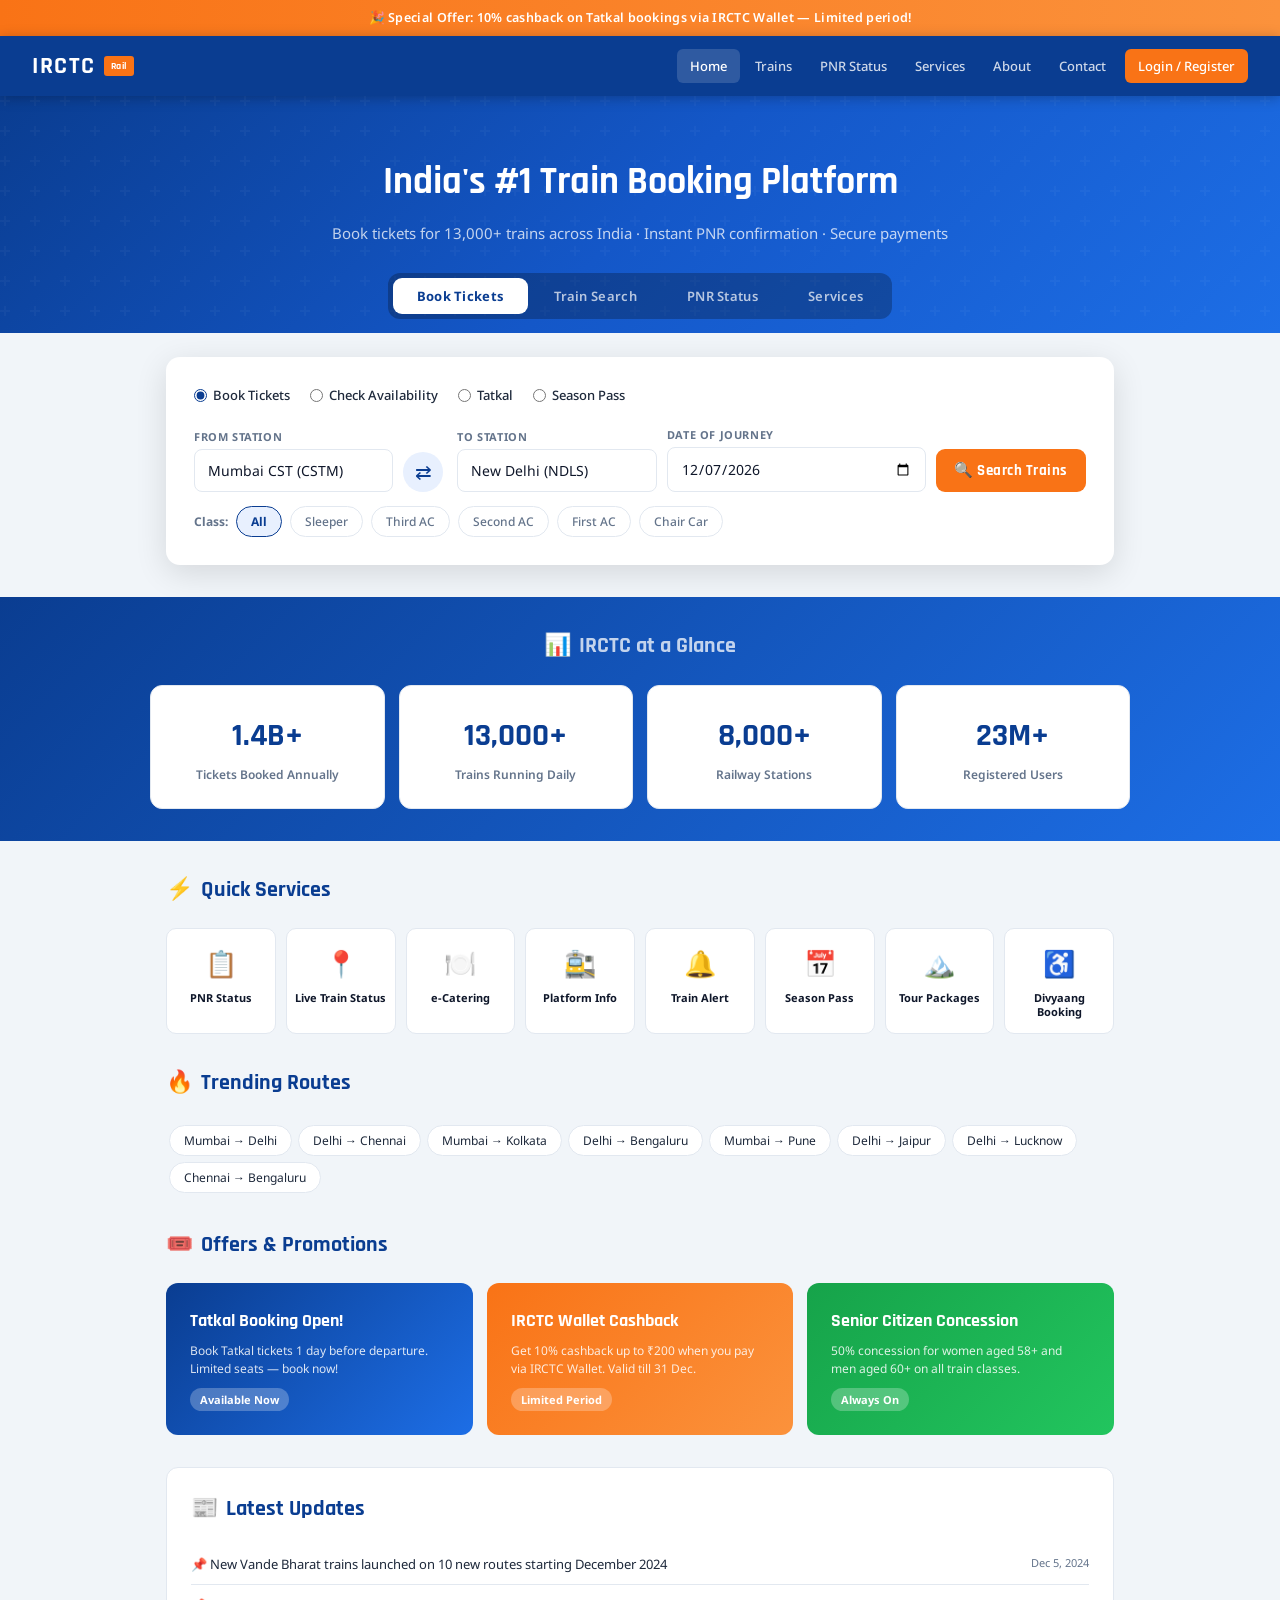
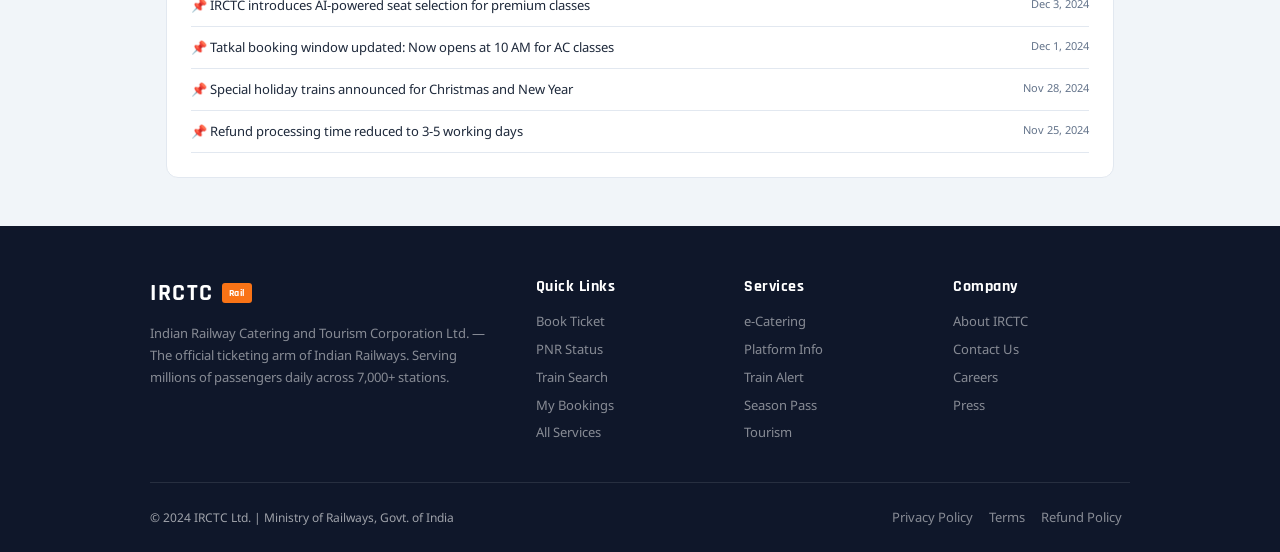
==== frontend/index.html @ be7168d4 "Add files via upload" ====
<!DOCTYPE html>
<html lang="en">
<head>
<meta charset="UTF-8">
<meta name="viewport" content="width=device-width,initial-scale=1.0">
<title>IRCTC - Book Train Tickets Online</title>
<link rel="stylesheet" href="shared.css">
<style>
.stat-card{background:#fff;border-radius:12px;border:1px solid var(--border);padding:1.5rem;text-align:center}
.stat-num{font-family:'Rajdhani',sans-serif;font-size:32px;font-weight:700;color:var(--blue)}
.stat-lbl{font-size:12px;color:var(--muted);margin-top:4px;font-weight:600}
.pcard{border-radius:12px;padding:1.5rem;position:relative;overflow:hidden;min-height:140px;cursor:pointer;transition:transform .2s}
.pcard:hover{transform:translateY(-3px)}
.pcard h4{font-family:'Rajdhani',sans-serif;font-size:18px;font-weight:700;margin-bottom:6px}
.pcard p{font-size:12px;opacity:.85;line-height:1.5}
.pcard .tag{display:inline-block;padding:3px 10px;border-radius:20px;font-size:11px;font-weight:700;margin-top:10px;background:rgba(255,255,255,.25);color:#fff}
.quick-grid{display:grid;grid-template-columns:repeat(8,1fr);gap:10px}
.qcard{background:#fff;border:1px solid var(--border);border-radius:10px;padding:14px 8px;text-align:center;cursor:pointer;transition:.2s}
.qcard:hover{border-color:var(--blue);box-shadow:0 2px 10px rgba(10,61,145,.1);transform:translateY(-2px)}
.qcard .qi{font-size:26px;margin-bottom:6px}
.qcard .qn{font-size:11px;font-weight:700;color:var(--dark);line-height:1.3}
.tpill{background:#fff;border:1px solid var(--border);border-radius:20px;padding:5px 14px;font-size:12px;cursor:pointer;transition:.15s;display:inline-block;margin:3px}
.tpill:hover{border-color:var(--blue);color:var(--blue)}
.news-item{display:flex;justify-content:space-between;align-items:flex-start;padding:10px 0;border-bottom:1px solid var(--border);gap:10px}
</style>
</head>
<body>

<div id="nav-placeholder"></div>

<div class="hero">
  <h1 class="hero-title">India's #1 Train Booking Platform</h1>
  <p class="hero-sub">Book tickets for 13,000+ trains across India · Instant PNR confirmation · Secure payments</p>
  <div class="tab-bar">
    <button class="htab active">Book Tickets</button>
    <button class="htab" onclick="window.location='trains.html'">Train Search</button>
    <button class="htab" onclick="window.location='pnr.html'">PNR Status</button>
    <button class="htab" onclick="window.location='services.html'">Services</button>
  </div>
  <div style="height:14px"></div>
</div>

<div class="section" style="margin-top:1.5rem">
  <div id="search-form-placeholder"></div>

  <div id="results-area" class="hidden">
    <div style="display:flex;justify-content:space-between;align-items:center;margin-bottom:10px;flex-wrap:wrap;gap:8px">
      <div class="sec-title" style="margin-bottom:0">🚂 <span id="results-heading">Results</span></div>
      <div style="display:flex;gap:6px;flex-wrap:wrap;align-items:center">
        <span class="cchip sel" data-type="" onclick="filterTrains('',this)">All</span>
        <span class="cchip" data-type="RAJ" onclick="filterTrains('RAJ',this)">Rajdhani</span>
        <span class="cchip" data-type="SHT" onclick="filterTrains('SHT',this)">Shatabdi</span>
        <span class="cchip" data-type="DUR" onclick="filterTrains('DUR',this)">Duronto</span>
        <span class="cchip" data-type="MAIL" onclick="filterTrains('MAIL',this)">Mail</span>
        <select onchange="sortTrains(this.value)" style="border:1.5px solid var(--border);border-radius:6px;padding:5px 8px;font-size:12px;outline:none;background:#fff">
          <option value="dep">Sort: Departure</option>
          <option value="dur">Sort: Duration</option>
          <option value="arr">Sort: Arrival</option>
        </select>
      </div>
    </div>
    <div id="train-list"></div>
  </div>
</div>

<!-- STATS STRIP -->
<div style="background:linear-gradient(135deg,#0a3d91,#1d6ee6);padding:2rem 1rem;margin-top:2rem">
  <div style="max-width:980px;margin:0 auto">
    <div class="sec-title" style="color:#fff;margin-bottom:1.25rem;justify-content:center">📊 <span style="color:rgba(255,255,255,.75)">IRCTC at a Glance</span></div>
    <div id="stats-grid" style="display:grid;grid-template-columns:repeat(4,1fr);gap:14px"></div>
  </div>
</div>

<div class="section">
  <div class="sec-title">⚡ <span>Quick Services</span></div>
  <div class="quick-grid">
    <div class="qcard" onclick="window.location='pnr.html'"><div class="qi">📋</div><div class="qn">PNR Status</div></div>
    <div class="qcard" onclick="window.location='services.html#live'"><div class="qi">📍</div><div class="qn">Live Train Status</div></div>
    <div class="qcard" onclick="window.location='services.html#catering'"><div class="qi">🍽️</div><div class="qn">e-Catering</div></div>
    <div class="qcard" onclick="window.location='services.html#platform'"><div class="qi">🚉</div><div class="qn">Platform Info</div></div>
    <div class="qcard" onclick="window.location='services.html#alert'"><div class="qi">🔔</div><div class="qn">Train Alert</div></div>
    <div class="qcard" onclick="window.location='services.html#season'"><div class="qi">📅</div><div class="qn">Season Pass</div></div>
    <div class="qcard" onclick="window.location='services.html#tourism'"><div class="qi">🏔️</div><div class="qn">Tour Packages</div></div>
    <div class="qcard" onclick="window.location='services.html#divyaang'"><div class="qi">♿</div><div class="qn">Divyaang Booking</div></div>
  </div>
</div>

<div class="section">
  <div class="sec-title">🔥 <span>Trending Routes</span></div>
  <div id="trending-routes"></div>
</div>

<div class="section">
  <div class="sec-title">🎟️ <span>Offers & Promotions</span></div>
  <div style="display:grid;grid-template-columns:1fr 1fr 1fr;gap:14px">
    <div class="pcard" style="background:linear-gradient(135deg,#0a3d91,#1d6ee6);color:#fff">
      <h4>Tatkal Booking Open!</h4>
      <p>Book Tatkal tickets 1 day before departure. Limited seats — book now!</p>
      <span class="tag">Available Now</span>
    </div>
    <div class="pcard" style="background:linear-gradient(135deg,#f97316,#fb923c);color:#fff">
      <h4>IRCTC Wallet Cashback</h4>
      <p>Get 10% cashback up to ₹200 when you pay via IRCTC Wallet. Valid till 31 Dec.</p>
      <span class="tag">Limited Period</span>
    </div>
    <div class="pcard" style="background:linear-gradient(135deg,#16a34a,#22c55e);color:#fff">
      <h4>Senior Citizen Concession</h4>
      <p>50% concession for women aged 58+ and men aged 60+ on all train classes.</p>
      <span class="tag">Always On</span>
    </div>
  </div>
</div>

<div class="section">
  <div style="background:#fff;border-radius:12px;border:1px solid var(--border);padding:1.5rem">
    <div class="sec-title" style="margin-bottom:1rem">📰 <span>Latest Updates</span></div>
    <div id="news-container"></div>
  </div>
</div>

<div id="footer-placeholder"></div>
<div id="modals-placeholder"></div>

<script src="shared.js"></script>
<script>
document.getElementById('nav-placeholder').innerHTML = navbar('home');
document.getElementById('footer-placeholder').innerHTML = footer();
document.getElementById('modals-placeholder').innerHTML = bookingModal() + loginModal();
document.getElementById('search-form-placeholder').innerHTML = searchForm();

// ---- STATS ----
var statsData = [
  ['1.4B+','Tickets Booked Annually'],
  ['13,000+','Trains Running Daily'],
  ['8,000+','Railway Stations'],
  ['23M+','Registered Users']
];
var statsGrid = document.getElementById('stats-grid');
statsData.forEach(function(s) {
  var div = document.createElement('div');
  div.className = 'stat-card';
  div.innerHTML = '<div class="stat-num">' + s[0] + '</div><div class="stat-lbl">' + s[1] + '</div>';
  statsGrid.appendChild(div);
});

// ---- TRENDING ROUTES ----
var routes = [
  ['Mumbai CST (CSTM)','New Delhi (NDLS)','Mumbai → Delhi'],
  ['New Delhi (NDLS)','Chennai Central (MAS)','Delhi → Chennai'],
  ['Mumbai CST (CSTM)','Howrah Junction (HWH)','Mumbai → Kolkata'],
  ['New Delhi (NDLS)','KSR Bengaluru City (SBC)','Delhi → Bengaluru'],
  ['Mumbai CST (CSTM)','Pune Junction (PUNE)','Mumbai → Pune'],
  ['New Delhi (NDLS)','Jaipur Junction (JP)','Delhi → Jaipur'],
  ['New Delhi (NDLS)','Lucknow Charbagh (LKO)','Delhi → Lucknow'],
  ['Chennai Central (MAS)','KSR Bengaluru City (SBC)','Chennai → Bengaluru']
];
var trendDiv = document.getElementById('trending-routes');
routes.forEach(function(r) {
  var span = document.createElement('span');
  span.className = 'tpill';
  span.textContent = r[2];
  span.onclick = function() { fillRoute(r[0], r[1]); };
  trendDiv.appendChild(span);
});

// ---- NEWS ----
var news = [
  ['New Vande Bharat trains launched on 10 new routes starting December 2024','Dec 5, 2024'],
  ['IRCTC introduces AI-powered seat selection for premium classes','Dec 3, 2024'],
  ['Tatkal booking window updated: Now opens at 10 AM for AC classes','Dec 1, 2024'],
  ['Special holiday trains announced for Christmas and New Year','Nov 28, 2024'],
  ['Refund processing time reduced to 3-5 working days','Nov 25, 2024']
];
var newsContainer = document.getElementById('news-container');
news.forEach(function(n) {
  var div = document.createElement('div');
  div.className = 'news-item';
  div.innerHTML = '<div style="font-size:13px;color:var(--text)">📌 ' + n[0] + '</div>'
    + '<span style="font-size:11px;color:var(--muted);white-space:nowrap">' + n[1] + '</span>';
  newsContainer.appendChild(div);
});

// ---- SEARCH LOGIC ----
var allTrains = TRAINS.slice(), currentSrc = '', currentDst = '', currentDt = '';

function doSearch() {
  currentSrc = document.getElementById('src').value;
  currentDst = document.getElementById('dst').value;
  currentDt = document.getElementById('jdate').value;
  allTrains = TRAINS.slice();
  var dateStr = currentDt ? new Date(currentDt + 'T00:00:00').toLocaleDateString('en-IN', {weekday:'short',day:'numeric',month:'short',year:'numeric'}) : '';
  document.getElementById('results-area').classList.remove('hidden');
  document.getElementById('results-heading').textContent = allTrains.length + ' trains — ' + currentSrc.split('(')[0].trim() + ' → ' + currentDst.split('(')[0].trim();
  renderResults(dateStr);
  document.getElementById('results-area').scrollIntoView({behavior:'smooth', block:'start'});
}

function renderResults(dateStr) {
  document.getElementById('train-list').innerHTML = allTrains.map(function(t) {
    return renderTrainCard(t, currentSrc, currentDst, dateStr);
  }).join('');
}

function filterTrains(type, el) {
  document.querySelectorAll('[data-type]').forEach(function(c) { c.classList.remove('sel'); });
  el.classList.add('sel');
  allTrains = type ? TRAINS.filter(function(t) { return t.type === type; }) : TRAINS.slice();
  var dateStr = currentDt ? new Date(currentDt + 'T00:00:00').toLocaleDateString('en-IN', {weekday:'short',day:'numeric',month:'short',year:'numeric'}) : '';
  renderResults(dateStr);
}

function sortTrains(by) {
  allTrains.sort(function(a, b) {
    var key = by === 'dep' ? 'dep' : by === 'arr' ? 'arr' : 'dur';
    return a[key].localeCompare(b[key]);
  });
  var dateStr = currentDt ? new Date(currentDt + 'T00:00:00').toLocaleDateString('en-IN', {weekday:'short',day:'numeric',month:'short',year:'numeric'}) : '';
  renderResults(dateStr);
}

function fillRoute(src, dst) {
  document.getElementById('src').value = src;
  document.getElementById('dst').value = dst;
  window.scrollTo({top: 0, behavior: 'smooth'});
}
</script>
</body>
</html>
---- frontend/shared.css ----
@import url('https://fonts.googleapis.com/css2?family=Rajdhani:wght@400;500;600;700&family=Noto+Sans:wght@300;400;500;600&display=swap');
*{box-sizing:border-box;margin:0;padding:0}
:root{
  --blue:#0a3d91;--blue2:#1d6ee6;--orange:#f97316;--orange2:#ea580c;
  --light:#e8f0fe;--dark:#0f172a;--text:#1e293b;--muted:#64748b;
  --border:#e2e8f0;--white:#fff;--green:#16a34a;--red:#dc2626;
  --yellow:#d97706;--bg:#f1f5f9;
}
body{font-family:'Noto Sans',sans-serif;background:var(--bg);color:var(--text);font-size:14px;line-height:1.6}
a{text-decoration:none;color:inherit}
.hidden{display:none!important}

/* NAVBAR */
.navbar{background:var(--blue);padding:0 2rem;display:flex;align-items:center;height:60px;position:sticky;top:0;z-index:1000;box-shadow:0 2px 12px rgba(0,0,0,.25)}
.logo{font-family:'Rajdhani',sans-serif;font-size:24px;font-weight:700;color:#fff;letter-spacing:1.5px;display:flex;align-items:center;gap:8px;cursor:pointer}
.logo-badge{background:var(--orange);color:#fff;font-size:10px;padding:2px 7px;border-radius:3px;font-weight:700;letter-spacing:.5px}
.nav-links{display:flex;gap:2px;margin-left:auto;align-items:center}
.nav-link{color:rgba(255,255,255,.8);padding:7px 13px;border-radius:6px;font-size:13px;font-weight:500;cursor:pointer;border:none;background:transparent;font-family:'Noto Sans',sans-serif;transition:all .15s}
.nav-link:hover,.nav-link.active{background:rgba(255,255,255,.15);color:#fff}
.nav-link.btn-orange{background:var(--orange);color:#fff;margin-left:4px}
.nav-link.btn-orange:hover{background:var(--orange2)}

/* PROMO */
.promo{background:linear-gradient(90deg,var(--orange),#fb923c);padding:8px;text-align:center;font-size:12.5px;font-weight:600;color:#fff;letter-spacing:.3px}

/* HERO */
.hero{background:linear-gradient(135deg,#0a3d91 0%,#1457c8 50%,#1d6ee6 100%);padding:3.5rem 2rem 0;text-align:center;position:relative;overflow:hidden}
.hero::before{content:'';position:absolute;inset:0;background:url("data:image/svg+xml,%3Csvg width='60' height='60' viewBox='0 0 60 60' xmlns='http://www.w3.org/2000/svg'%3E%3Cg fill='none' fill-rule='evenodd'%3E%3Cg fill='%23ffffff' fill-opacity='0.03'%3E%3Cpath d='M36 34v-4h-2v4h-4v2h4v4h2v-4h4v-2h-4zm0-30V0h-2v4h-4v2h4v4h2V6h4V4h-4zM6 34v-4H4v4H0v2h4v4h2v-4h4v-2H6zM6 4V0H4v4H0v2h4v4h2V6h4V4H6z'/%3E%3C/g%3E%3C/g%3E%3C/svg%3E");}
.hero-title{font-family:'Rajdhani',sans-serif;font-size:38px;font-weight:700;color:#fff;position:relative}
.hero-sub{color:rgba(255,255,255,.75);font-size:15px;margin-top:8px;position:relative}
.tab-bar{display:flex;gap:2px;justify-content:center;margin-top:1.75rem;padding:5px;background:rgba(0,0,0,.25);border-radius:12px;width:fit-content;margin-left:auto;margin-right:auto;position:relative}
.htab{padding:9px 24px;border-radius:9px;border:none;background:transparent;color:rgba(255,255,255,.7);font-size:13px;font-weight:600;cursor:pointer;transition:.15s;font-family:'Noto Sans',sans-serif;letter-spacing:.3px}
.htab.active{background:#fff;color:var(--blue);font-weight:700}

/* SEARCH CARD */
.search-card{background:#fff;border-radius:14px;padding:1.75rem;margin:1.5rem auto;max-width:960px;box-shadow:0 8px 32px rgba(0,0,0,.12)}
.trip-type{display:flex;gap:20px;margin-bottom:1.25rem;flex-wrap:wrap}
.rlabel{display:flex;align-items:center;gap:6px;cursor:pointer;font-size:13px;font-weight:500}
.rlabel input{accent-color:var(--blue)}
.srow{display:grid;grid-template-columns:1fr 44px 1fr 1.3fr 150px;gap:10px;align-items:end}
.igrp{display:flex;flex-direction:column;gap:4px}
.igrp label{font-size:11px;font-weight:700;color:var(--muted);text-transform:uppercase;letter-spacing:.6px}
.igrp input,.igrp select{border:1.5px solid var(--border);border-radius:8px;padding:11px 13px;font-size:14px;font-family:'Noto Sans',sans-serif;color:var(--dark);outline:none;transition:border-color .15s;background:#fff;width:100%}
.igrp input:focus,.igrp select:focus{border-color:var(--blue)}
.swap-btn{background:var(--light);border:none;width:40px;height:40px;border-radius:50%;cursor:pointer;display:flex;align-items:center;justify-content:center;font-size:20px;color:var(--blue);transition:all .2s}
.swap-btn:hover{background:#c7d7fc;transform:rotate(180deg)}
.sbtn{background:var(--orange);color:#fff;border:none;padding:12px;border-radius:9px;font-size:15px;font-weight:700;cursor:pointer;font-family:'Rajdhani',sans-serif;letter-spacing:.5px;transition:background .15s;width:100%}
.sbtn:hover{background:var(--orange2)}
.class-row{display:flex;gap:8px;margin-top:14px;flex-wrap:wrap;align-items:center}
.cchip{border:1.5px solid var(--border);border-radius:20px;padding:5px 14px;font-size:12px;cursor:pointer;transition:.15s;color:var(--muted);font-weight:500}
.cchip.sel{border-color:var(--blue);background:var(--light);color:var(--blue);font-weight:700}

/* SECTION */
.section{max-width:980px;margin:2rem auto;padding:0 1rem}
.sec-title{font-family:'Rajdhani',sans-serif;font-size:22px;font-weight:700;color:var(--dark);margin-bottom:1.25rem;display:flex;align-items:center;gap:8px}
.sec-title span{color:var(--blue)}

/* TRAIN CARDS */
.train-card{background:#fff;border-radius:10px;border:1px solid var(--border);margin-bottom:10px;overflow:hidden;transition:box-shadow .2s,border-color .2s}
.train-card:hover{box-shadow:0 4px 20px rgba(0,0,0,.08);border-color:#c7d7fc}
.tc-head{display:flex;align-items:center;padding:12px 16px;gap:10px;border-bottom:1px solid var(--border);background:#fafbff}
.tn{font-size:12px;font-weight:700;color:var(--blue);background:var(--light);padding:3px 9px;border-radius:4px}
.tname{font-family:'Rajdhani',sans-serif;font-size:18px;font-weight:700;color:var(--dark)}
.ttype{font-size:11px;color:var(--muted);background:#f1f5f9;padding:3px 8px;border-radius:4px;margin-left:auto}
.pantry-tag{font-size:11px;color:var(--green);background:#dcfce7;padding:3px 8px;border-radius:4px}
.tc-body{display:grid;grid-template-columns:1fr auto 1fr;align-items:center;padding:14px 20px}
.ttime{font-family:'Rajdhani',sans-serif;font-size:28px;font-weight:700;color:var(--dark)}
.tcode{font-size:13px;font-weight:700;color:var(--blue);margin-top:2px}
.tfull{font-size:11px;color:var(--muted)}
.tdur{text-align:center;padding:0 20px}
.tdur-text{font-size:13px;font-weight:600;color:var(--muted)}
.tdur-line{display:flex;align-items:center;gap:5px;margin:5px 0}
.tline{height:2px;background:var(--border);flex:1}
.tdot{width:8px;height:8px;border-radius:50%;background:var(--blue)}
.avail-grid{display:grid;grid-template-columns:repeat(4,1fr);gap:8px;padding:12px 16px;border-top:1px solid var(--border)}
.achip{border-radius:8px;padding:8px 10px;text-align:center;cursor:pointer;border:1.5px solid var(--border);transition:.2s}
.achip:hover{border-color:var(--blue);background:#f8f9ff}
.achip .acls{font-size:11px;font-weight:700;color:var(--muted)}
.achip .aseats{font-size:13px;font-weight:700;margin:2px 0}
.achip .afare{font-size:11px;color:var(--muted)}
.achip.avail .aseats{color:var(--green)}
.achip.wl .aseats{color:var(--yellow)}
.achip.na .aseats{color:#cbd5e1}
.days-row{display:flex;gap:4px;padding:0 16px 10px;flex-wrap:wrap}
.dbadge{font-size:10px;padding:2px 7px;border-radius:4px;font-weight:700}
.dbadge.runs{background:#dcfce7;color:#16a34a}
.dbadge.no{background:#f1f5f9;color:#cbd5e1}

/* MODAL */
.mbdrop{position:fixed;inset:0;background:rgba(0,0,0,.6);z-index:2000;display:flex;align-items:center;justify-content:center;padding:1rem}
.modal{background:#fff;border-radius:14px;width:100%;max-width:540px;max-height:90vh;overflow-y:auto;box-shadow:0 25px 60px rgba(0,0,0,.35)}
.mhead{background:var(--blue);color:#fff;padding:16px 20px;border-radius:14px 14px 0 0;display:flex;align-items:center;gap:10px}
.mhead h3{font-family:'Rajdhani',sans-serif;font-size:19px;font-weight:700;flex:1}
.mclose{background:rgba(255,255,255,.15);border:none;color:#fff;width:30px;height:30px;border-radius:50%;font-size:16px;cursor:pointer;display:flex;align-items:center;justify-content:center}
.mclose:hover{background:rgba(255,255,255,.3)}
.mbody{padding:1.5rem}
.frow{display:grid;grid-template-columns:1fr 1fr;gap:10px;margin-bottom:10px}
.fgrp{display:flex;flex-direction:column;gap:4px}
.fgrp label{font-size:11px;font-weight:700;color:var(--muted);text-transform:uppercase;letter-spacing:.5px}
.fgrp input,.fgrp select{border:1.5px solid var(--border);border-radius:7px;padding:10px 12px;font-size:14px;outline:none;font-family:'Noto Sans',sans-serif;transition:border-color .15s;width:100%}
.fgrp input:focus,.fgrp select:focus{border-color:var(--blue)}
.pax-box{border:1px solid var(--border);border-radius:10px;padding:14px;margin-bottom:10px;background:#fafbff}
.fare-box{background:#f8fafc;border-radius:10px;padding:14px;margin-top:12px;border:1px solid var(--border)}
.fare-row{display:flex;justify-content:space-between;font-size:13px;padding:4px 0}
.fare-row.total{font-weight:700;font-size:16px;color:var(--blue);border-top:1px solid var(--border);padding-top:10px;margin-top:6px}
.btn-orange-full{background:var(--orange);color:#fff;border:none;padding:14px;border-radius:9px;font-size:16px;font-weight:700;cursor:pointer;width:100%;font-family:'Rajdhani',sans-serif;letter-spacing:.5px;margin-top:14px;transition:background .15s}
.btn-orange-full:hover{background:var(--orange2)}
.btn-blue-full{background:var(--blue);color:#fff;border:none;padding:14px;border-radius:9px;font-size:16px;font-weight:700;cursor:pointer;width:100%;font-family:'Rajdhani',sans-serif;letter-spacing:.5px;margin-top:14px;transition:background .15s}
.btn-blue-full:hover{background:#083580}

/* CARDS / GRIDS */
.card{background:#fff;border:1px solid var(--border);border-radius:12px;padding:1.5rem;transition:box-shadow .2s,border-color .2s}
.card:hover{box-shadow:0 4px 20px rgba(0,0,0,.08);border-color:#c7d7fc}
.grid2{display:grid;grid-template-columns:1fr 1fr;gap:16px}
.grid3{display:grid;grid-template-columns:1fr 1fr 1fr;gap:16px}
.grid4{display:grid;grid-template-columns:repeat(4,1fr);gap:14px}

/* FOOTER */
.footer{background:var(--dark);color:rgba(255,255,255,.6);padding:3rem 2rem 1.5rem;margin-top:3rem}
.footer-grid{display:grid;grid-template-columns:2fr 1fr 1fr 1fr;gap:2rem;max-width:980px;margin:0 auto 2rem}
.footer h4{font-family:'Rajdhani',sans-serif;font-size:16px;font-weight:700;color:#fff;margin-bottom:12px;letter-spacing:.5px}
.footer ul{list-style:none}
.footer li{margin-bottom:7px}
.footer a{color:rgba(255,255,255,.5);font-size:13px;transition:color .15s}
.footer a:hover{color:#fff}
.footer-bottom{max-width:980px;margin:0 auto;border-top:1px solid rgba(255,255,255,.1);padding-top:1.5rem;display:flex;justify-content:space-between;align-items:center;flex-wrap:gap;font-size:12px}

/* STATUS BADGE */
.badge{display:inline-flex;align-items:center;gap:5px;padding:4px 12px;border-radius:20px;font-size:12px;font-weight:700}
.badge.green{background:#dcfce7;color:var(--green)}
.badge.yellow{background:#fef9c3;color:var(--yellow)}
.badge.red{background:#fee2e2;color:var(--red)}
.badge.blue{background:var(--light);color:var(--blue)}

/* ANIMATIONS */
@keyframes fadeUp{from{opacity:0;transform:translateY(16px)}to{opacity:1;transform:translateY(0)}}
@keyframes fadeIn{from{opacity:0}to{opacity:1}}
.fade-up{animation:fadeUp .4s ease both}

/* RESPONSIVE */
@media(max-width:768px){
  .srow{grid-template-columns:1fr}.swap-btn{display:none}
  .grid2,.grid3,.grid4{grid-template-columns:1fr 1fr}
  .avail-grid{grid-template-columns:repeat(2,1fr)}
  .footer-grid{grid-template-columns:1fr 1fr}
  .nav-links .nav-link:not(.btn-orange){display:none}
  .hero-title{font-size:26px}
}
@media(max-width:480px){.grid2,.grid3,.grid4{grid-template-columns:1fr}}

/* FOOTER EXTRAS */
.footer-brand p{font-size:13px;color:rgba(255,255,255,.5);line-height:1.7;margin-top:10px}
.footer-col h4{font-family:'Rajdhani',sans-serif;font-size:16px;font-weight:700;color:#fff;margin-bottom:12px;letter-spacing:.5px}
.footer-col a{display:block;color:rgba(255,255,255,.5);font-size:13px;margin-bottom:7px;transition:color .15s}
.footer-col a:hover{color:#fff}
.social-btn{width:36px;height:36px;background:rgba(255,255,255,.1);border-radius:50%;display:inline-flex;align-items:center;justify-content:center;cursor:pointer;font-size:16px;transition:.15s}
.social-btn:hover{background:rgba(255,255,255,.2)}
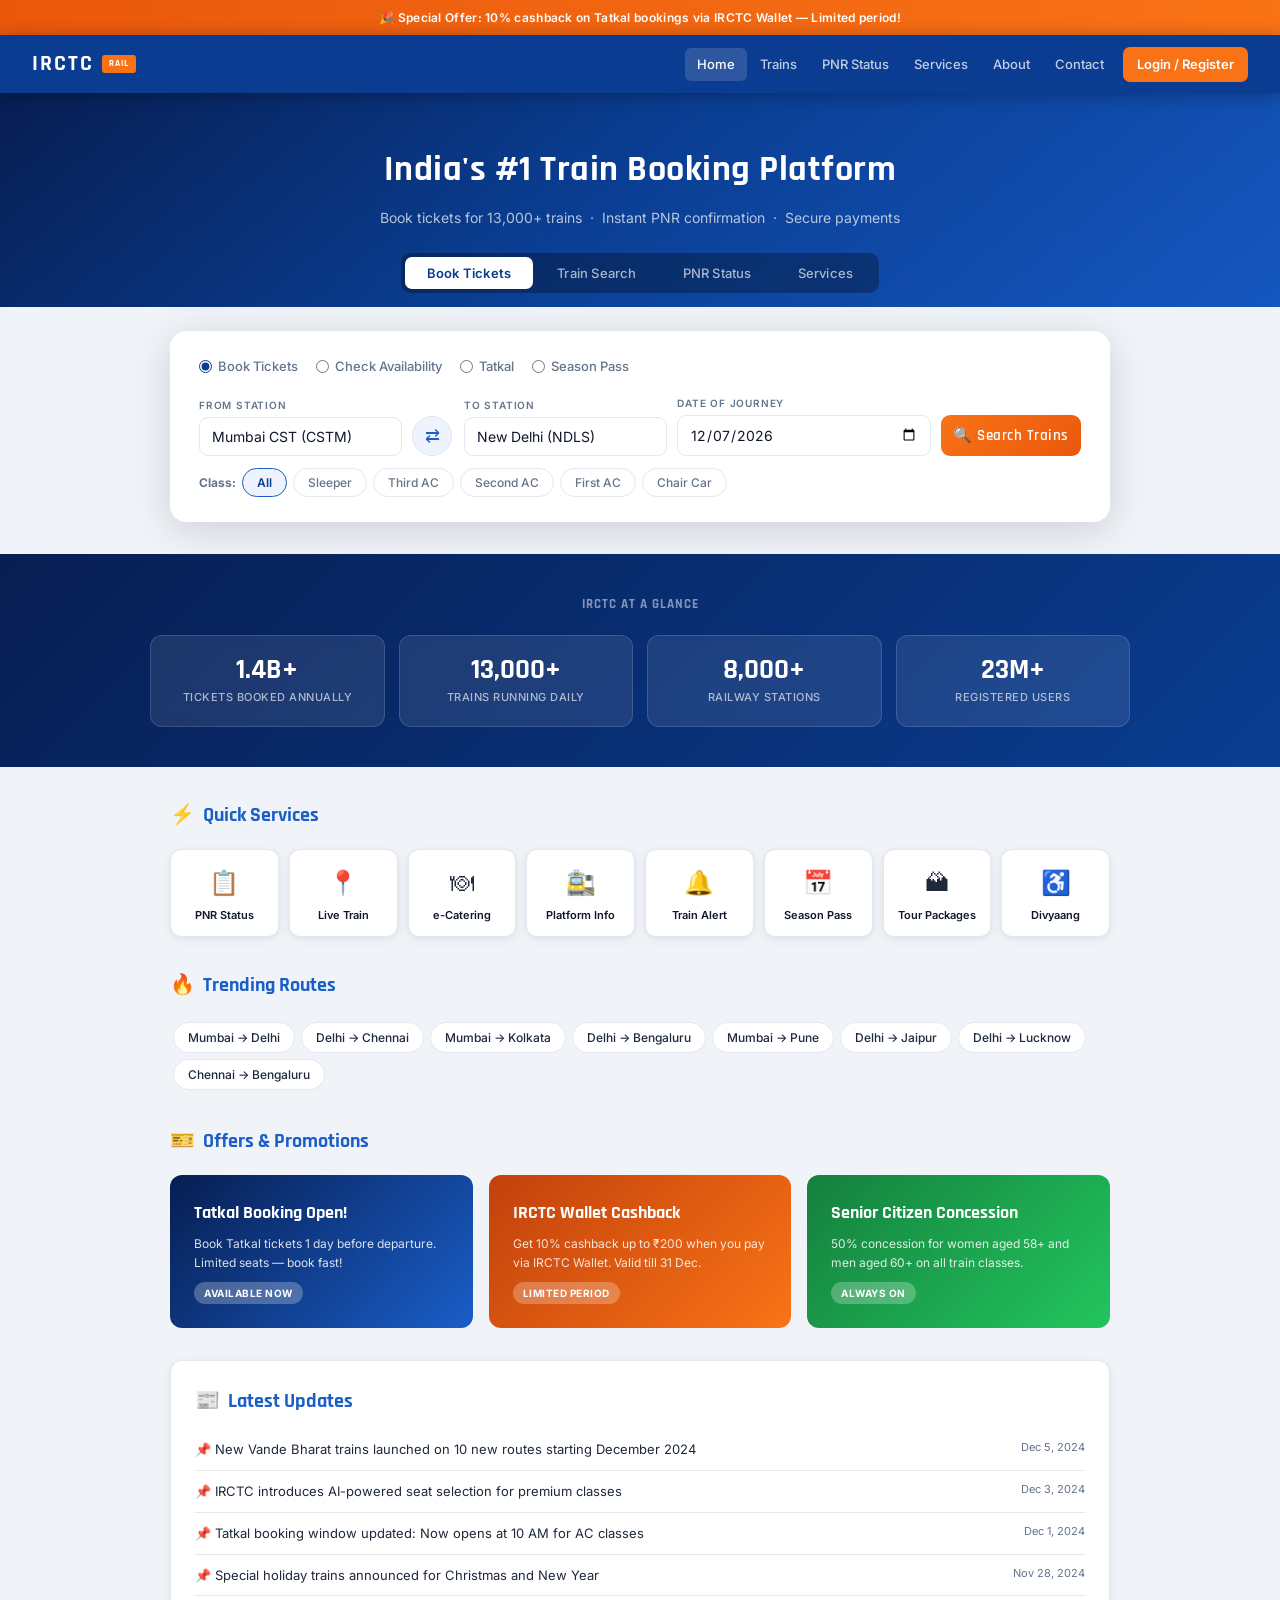
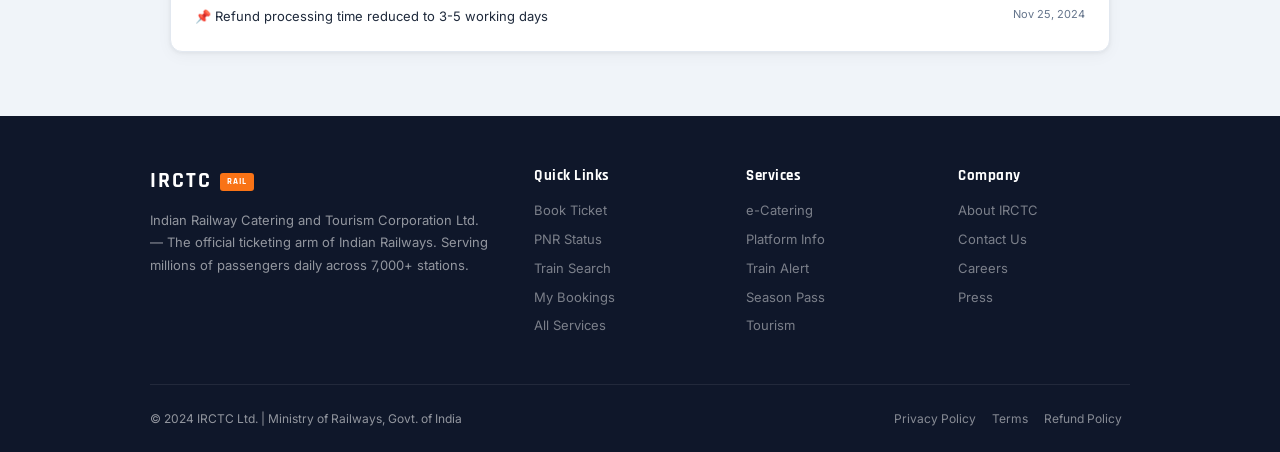
==== commit d44b6425: "Add files via upload" ====
--- a/frontend/index.html
+++ b/frontend/index.html
@@ -3,25 +3,29 @@
 <head>
 <meta charset="UTF-8">
 <meta name="viewport" content="width=device-width,initial-scale=1.0">
-<title>IRCTC - Book Train Tickets Online</title>
+<title>IRCTC — Book Train Tickets Online</title>
 <link rel="stylesheet" href="shared.css">
 <style>
-.stat-card{background:#fff;border-radius:12px;border:1px solid var(--border);padding:1.5rem;text-align:center}
-.stat-num{font-family:'Rajdhani',sans-serif;font-size:32px;font-weight:700;color:var(--blue)}
-.stat-lbl{font-size:12px;color:var(--muted);margin-top:4px;font-weight:600}
-.pcard{border-radius:12px;padding:1.5rem;position:relative;overflow:hidden;min-height:140px;cursor:pointer;transition:transform .2s}
-.pcard:hover{transform:translateY(-3px)}
-.pcard h4{font-family:'Rajdhani',sans-serif;font-size:18px;font-weight:700;margin-bottom:6px}
-.pcard p{font-size:12px;opacity:.85;line-height:1.5}
-.pcard .tag{display:inline-block;padding:3px 10px;border-radius:20px;font-size:11px;font-weight:700;margin-top:10px;background:rgba(255,255,255,.25);color:#fff}
+.stats-strip{background:linear-gradient(135deg,#071e52,#0a3d91);padding:2.5rem 1rem}
+.stat-glass{background:rgba(255,255,255,.09);border:1px solid rgba(255,255,255,.14);border-radius:12px;padding:1.25rem;text-align:center;backdrop-filter:blur(4px)}
+.stat-num{font-family:'Rajdhani',sans-serif;font-size:28px;font-weight:700;color:#fff;line-height:1}
+.stat-lbl{font-size:11px;color:rgba(255,255,255,.65);margin-top:5px;font-weight:500;text-transform:uppercase;letter-spacing:.5px}
+.qcard{background:#fff;border:1px solid var(--border);border-radius:11px;padding:14px 8px;text-align:center;cursor:pointer;transition:.2s;box-shadow:var(--card-shadow)}
+.qcard:hover{border-color:var(--blue2);box-shadow:0 4px 16px rgba(29,110,230,.12);transform:translateY(-2px)}
+.qcard .qi{font-size:24px;margin-bottom:6px}
+.qcard .qn{font-size:11px;font-weight:600;color:var(--dark);line-height:1.3}
+.tpill{background:#fff;border:1px solid var(--border);border-radius:20px;padding:5px 14px;font-size:12px;cursor:pointer;transition:.15s;display:inline-block;margin:3px;font-weight:500}
+.tpill:hover{border-color:var(--blue2);color:var(--blue2);background:var(--light)}
+.news-item{display:flex;justify-content:space-between;align-items:flex-start;padding:10px 0;border-bottom:1px solid var(--border);gap:12px}
+.news-item:last-child{border-bottom:none;padding-bottom:0}
+.offer-card{border-radius:12px;padding:1.5rem;position:relative;overflow:hidden;cursor:pointer;transition:transform .2s,box-shadow .2s}
+.offer-card:hover{transform:translateY(-3px);box-shadow:0 8px 28px rgba(0,0,0,.2)}
+.offer-card h4{font-family:'Rajdhani',sans-serif;font-size:18px;font-weight:700;margin-bottom:6px}
+.offer-card p{font-size:12px;opacity:.85;line-height:1.6}
+.offer-tag{display:inline-block;padding:3px 10px;border-radius:20px;font-size:10px;font-weight:700;margin-top:10px;background:rgba(255,255,255,.25);color:#fff;text-transform:uppercase;letter-spacing:.5px}
 .quick-grid{display:grid;grid-template-columns:repeat(8,1fr);gap:10px}
-.qcard{background:#fff;border:1px solid var(--border);border-radius:10px;padding:14px 8px;text-align:center;cursor:pointer;transition:.2s}
-.qcard:hover{border-color:var(--blue);box-shadow:0 2px 10px rgba(10,61,145,.1);transform:translateY(-2px)}
-.qcard .qi{font-size:26px;margin-bottom:6px}
-.qcard .qn{font-size:11px;font-weight:700;color:var(--dark);line-height:1.3}
-.tpill{background:#fff;border:1px solid var(--border);border-radius:20px;padding:5px 14px;font-size:12px;cursor:pointer;transition:.15s;display:inline-block;margin:3px}
-.tpill:hover{border-color:var(--blue);color:var(--blue)}
-.news-item{display:flex;justify-content:space-between;align-items:flex-start;padding:10px 0;border-bottom:1px solid var(--border);gap:10px}
+@media(max-width:700px){.quick-grid{grid-template-columns:repeat(4,1fr)}}
+@media(max-width:400px){.quick-grid{grid-template-columns:repeat(2,1fr)}}
 </style>
 </head>
 <body>
@@ -30,29 +34,29 @@
 
 <div class="hero">
   <h1 class="hero-title">India's #1 Train Booking Platform</h1>
-  <p class="hero-sub">Book tickets for 13,000+ trains across India · Instant PNR confirmation · Secure payments</p>
-  <div class="tab-bar">
-    <button class="htab active">Book Tickets</button>
-    <button class="htab" onclick="window.location='trains.html'">Train Search</button>
-    <button class="htab" onclick="window.location='pnr.html'">PNR Status</button>
-    <button class="htab" onclick="window.location='services.html'">Services</button>
+  <p class="hero-sub">Book tickets for 13,000+ trains &nbsp;·&nbsp; Instant PNR confirmation &nbsp;·&nbsp; Secure payments</p>
+  <div class="tab-bar" style="margin-bottom:0">
+    <button class="htab active" id="tab-book" onclick="switchTab('book',this)">Book Tickets</button>
+    <button class="htab" id="tab-trains" onclick="switchTab('trains',this)">Train Search</button>
+    <button class="htab" id="tab-pnr" onclick="switchTab('pnr',this)">PNR Status</button>
+    <button class="htab" id="tab-services" onclick="switchTab('services',this)">Services</button>
   </div>
   <div style="height:14px"></div>
 </div>
 
 <div class="section" style="margin-top:1.5rem">
-  <div id="search-form-placeholder"></div>
+  <div id="sf-placeholder"></div>
 
   <div id="results-area" class="hidden">
     <div style="display:flex;justify-content:space-between;align-items:center;margin-bottom:10px;flex-wrap:wrap;gap:8px">
-      <div class="sec-title" style="margin-bottom:0">🚂 <span id="results-heading">Results</span></div>
+      <div class="sec-title" style="margin-bottom:0">&#128650; <span id="results-heading">Results</span></div>
       <div style="display:flex;gap:6px;flex-wrap:wrap;align-items:center">
         <span class="cchip sel" data-type="" onclick="filterTrains('',this)">All</span>
         <span class="cchip" data-type="RAJ" onclick="filterTrains('RAJ',this)">Rajdhani</span>
         <span class="cchip" data-type="SHT" onclick="filterTrains('SHT',this)">Shatabdi</span>
         <span class="cchip" data-type="DUR" onclick="filterTrains('DUR',this)">Duronto</span>
         <span class="cchip" data-type="MAIL" onclick="filterTrains('MAIL',this)">Mail</span>
-        <select onchange="sortTrains(this.value)" style="border:1.5px solid var(--border);border-radius:6px;padding:5px 8px;font-size:12px;outline:none;background:#fff">
+        <select onchange="sortTrains(this.value)" style="border:1.5px solid var(--border);border-radius:7px;padding:5px 8px;font-size:12px;outline:none;background:#fff">
           <option value="dep">Sort: Departure</option>
           <option value="dur">Sort: Duration</option>
           <option value="arr">Sort: Arrival</option>
@@ -63,57 +67,56 @@
   </div>
 </div>
 
-<!-- STATS STRIP -->
-<div style="background:linear-gradient(135deg,#0a3d91,#1d6ee6);padding:2rem 1rem;margin-top:2rem">
+<div class="stats-strip">
   <div style="max-width:980px;margin:0 auto">
-    <div class="sec-title" style="color:#fff;margin-bottom:1.25rem;justify-content:center">📊 <span style="color:rgba(255,255,255,.75)">IRCTC at a Glance</span></div>
-    <div id="stats-grid" style="display:grid;grid-template-columns:repeat(4,1fr);gap:14px"></div>
-  </div>
-</div>
-
-<div class="section">
-  <div class="sec-title">⚡ <span>Quick Services</span></div>
+    <div style="font-family:'Rajdhani',sans-serif;font-size:13px;font-weight:700;color:rgba(255,255,255,.5);text-align:center;margin-bottom:1.25rem;text-transform:uppercase;letter-spacing:1px">IRCTC AT A GLANCE</div>
+    <div style="display:grid;grid-template-columns:repeat(4,1fr);gap:14px" id="stats-grid"></div>
+  </div>
+</div>
+
+<div class="section">
+  <div class="sec-title">&#9889; <span>Quick Services</span></div>
   <div class="quick-grid">
-    <div class="qcard" onclick="window.location='pnr.html'"><div class="qi">📋</div><div class="qn">PNR Status</div></div>
-    <div class="qcard" onclick="window.location='services.html#live'"><div class="qi">📍</div><div class="qn">Live Train Status</div></div>
-    <div class="qcard" onclick="window.location='services.html#catering'"><div class="qi">🍽️</div><div class="qn">e-Catering</div></div>
-    <div class="qcard" onclick="window.location='services.html#platform'"><div class="qi">🚉</div><div class="qn">Platform Info</div></div>
-    <div class="qcard" onclick="window.location='services.html#alert'"><div class="qi">🔔</div><div class="qn">Train Alert</div></div>
-    <div class="qcard" onclick="window.location='services.html#season'"><div class="qi">📅</div><div class="qn">Season Pass</div></div>
-    <div class="qcard" onclick="window.location='services.html#tourism'"><div class="qi">🏔️</div><div class="qn">Tour Packages</div></div>
-    <div class="qcard" onclick="window.location='services.html#divyaang'"><div class="qi">♿</div><div class="qn">Divyaang Booking</div></div>
-  </div>
-</div>
-
-<div class="section">
-  <div class="sec-title">🔥 <span>Trending Routes</span></div>
+    <div class="qcard" onclick="window.location='pnr.html'"><div class="qi">&#128203;</div><div class="qn">PNR Status</div></div>
+    <div class="qcard" onclick="window.location='services.html'"><div class="qi">&#128205;</div><div class="qn">Live Train</div></div>
+    <div class="qcard" onclick="window.location='services.html'"><div class="qi">&#127869;</div><div class="qn">e-Catering</div></div>
+    <div class="qcard" onclick="window.location='services.html'"><div class="qi">&#128649;</div><div class="qn">Platform Info</div></div>
+    <div class="qcard" onclick="window.location='services.html'"><div class="qi">&#128276;</div><div class="qn">Train Alert</div></div>
+    <div class="qcard" onclick="window.location='services.html'"><div class="qi">&#128197;</div><div class="qn">Season Pass</div></div>
+    <div class="qcard" onclick="window.location='services.html'"><div class="qi">&#127956;</div><div class="qn">Tour Packages</div></div>
+    <div class="qcard" onclick="window.location='services.html'"><div class="qi">&#9855;</div><div class="qn">Divyaang</div></div>
+  </div>
+</div>
+
+<div class="section">
+  <div class="sec-title">&#128293; <span>Trending Routes</span></div>
   <div id="trending-routes"></div>
 </div>
 
 <div class="section">
-  <div class="sec-title">🎟️ <span>Offers & Promotions</span></div>
-  <div style="display:grid;grid-template-columns:1fr 1fr 1fr;gap:14px">
-    <div class="pcard" style="background:linear-gradient(135deg,#0a3d91,#1d6ee6);color:#fff">
+  <div class="sec-title">&#127915; <span>Offers &amp; Promotions</span></div>
+  <div class="grid3">
+    <div class="offer-card" style="background:linear-gradient(135deg,#071e52,#1a5ec8);color:#fff">
       <h4>Tatkal Booking Open!</h4>
-      <p>Book Tatkal tickets 1 day before departure. Limited seats — book now!</p>
-      <span class="tag">Available Now</span>
-    </div>
-    <div class="pcard" style="background:linear-gradient(135deg,#f97316,#fb923c);color:#fff">
+      <p>Book Tatkal tickets 1 day before departure. Limited seats &mdash; book fast!</p>
+      <span class="offer-tag">Available Now</span>
+    </div>
+    <div class="offer-card" style="background:linear-gradient(135deg,#c2410c,#f97316);color:#fff">
       <h4>IRCTC Wallet Cashback</h4>
-      <p>Get 10% cashback up to ₹200 when you pay via IRCTC Wallet. Valid till 31 Dec.</p>
-      <span class="tag">Limited Period</span>
-    </div>
-    <div class="pcard" style="background:linear-gradient(135deg,#16a34a,#22c55e);color:#fff">
+      <p>Get 10% cashback up to &#8377;200 when you pay via IRCTC Wallet. Valid till 31 Dec.</p>
+      <span class="offer-tag">Limited Period</span>
+    </div>
+    <div class="offer-card" style="background:linear-gradient(135deg,#15803d,#22c55e);color:#fff">
       <h4>Senior Citizen Concession</h4>
       <p>50% concession for women aged 58+ and men aged 60+ on all train classes.</p>
-      <span class="tag">Always On</span>
-    </div>
-  </div>
-</div>
-
-<div class="section">
-  <div style="background:#fff;border-radius:12px;border:1px solid var(--border);padding:1.5rem">
-    <div class="sec-title" style="margin-bottom:1rem">📰 <span>Latest Updates</span></div>
+      <span class="offer-tag">Always On</span>
+    </div>
+  </div>
+</div>
+
+<div class="section">
+  <div style="background:#fff;border-radius:12px;border:1px solid var(--border);padding:1.5rem;box-shadow:var(--card-shadow)">
+    <div class="sec-title" style="margin-bottom:.75rem">&#128240; <span>Latest Updates</span></div>
     <div id="news-container"></div>
   </div>
 </div>
@@ -126,44 +129,55 @@
 document.getElementById('nav-placeholder').innerHTML = navbar('home');
 document.getElementById('footer-placeholder').innerHTML = footer();
 document.getElementById('modals-placeholder').innerHTML = bookingModal() + loginModal();
-document.getElementById('search-form-placeholder').innerHTML = searchForm();
-
-// ---- STATS ----
+document.getElementById('sf-placeholder').innerHTML = searchForm();
+
+function switchTab(name, el) {
+  document.querySelectorAll('.htab').forEach(function(t){t.classList.remove('active');});
+  el.classList.add('active');
+  if (name === 'trains') { window.location = 'trains.html'; return; }
+  if (name === 'pnr')    { window.location = 'pnr.html'; return; }
+  if (name === 'services') { window.location = 'services.html'; return; }
+}
+
 var statsData = [
   ['1.4B+','Tickets Booked Annually'],
   ['13,000+','Trains Running Daily'],
   ['8,000+','Railway Stations'],
   ['23M+','Registered Users']
 ];
-var statsGrid = document.getElementById('stats-grid');
-statsData.forEach(function(s) {
-  var div = document.createElement('div');
-  div.className = 'stat-card';
-  div.innerHTML = '<div class="stat-num">' + s[0] + '</div><div class="stat-lbl">' + s[1] + '</div>';
-  statsGrid.appendChild(div);
-});
-
-// ---- TRENDING ROUTES ----
+var sg = document.getElementById('stats-grid');
+for (var i = 0; i < statsData.length; i++) {
+  var d = document.createElement('div');
+  d.className = 'stat-glass';
+  d.innerHTML = '<div class="stat-num">' + statsData[i][0] + '</div><div class="stat-lbl">' + statsData[i][1] + '</div>';
+  sg.appendChild(d);
+}
+
 var routes = [
-  ['Mumbai CST (CSTM)','New Delhi (NDLS)','Mumbai → Delhi'],
-  ['New Delhi (NDLS)','Chennai Central (MAS)','Delhi → Chennai'],
-  ['Mumbai CST (CSTM)','Howrah Junction (HWH)','Mumbai → Kolkata'],
-  ['New Delhi (NDLS)','KSR Bengaluru City (SBC)','Delhi → Bengaluru'],
-  ['Mumbai CST (CSTM)','Pune Junction (PUNE)','Mumbai → Pune'],
-  ['New Delhi (NDLS)','Jaipur Junction (JP)','Delhi → Jaipur'],
-  ['New Delhi (NDLS)','Lucknow Charbagh (LKO)','Delhi → Lucknow'],
-  ['Chennai Central (MAS)','KSR Bengaluru City (SBC)','Chennai → Bengaluru']
+  ['Mumbai CST (CSTM)','New Delhi (NDLS)','Mumbai \u2192 Delhi'],
+  ['New Delhi (NDLS)','Chennai Central (MAS)','Delhi \u2192 Chennai'],
+  ['Mumbai CST (CSTM)','Howrah Junction (HWH)','Mumbai \u2192 Kolkata'],
+  ['New Delhi (NDLS)','KSR Bengaluru City (SBC)','Delhi \u2192 Bengaluru'],
+  ['Mumbai CST (CSTM)','Pune Junction (PUNE)','Mumbai \u2192 Pune'],
+  ['New Delhi (NDLS)','Jaipur Junction (JP)','Delhi \u2192 Jaipur'],
+  ['New Delhi (NDLS)','Lucknow Charbagh (LKO)','Delhi \u2192 Lucknow'],
+  ['Chennai Central (MAS)','KSR Bengaluru City (SBC)','Chennai \u2192 Bengaluru']
 ];
 var trendDiv = document.getElementById('trending-routes');
-routes.forEach(function(r) {
-  var span = document.createElement('span');
-  span.className = 'tpill';
-  span.textContent = r[2];
-  span.onclick = function() { fillRoute(r[0], r[1]); };
-  trendDiv.appendChild(span);
-});
-
-// ---- NEWS ----
+for (var ri = 0; ri < routes.length; ri++) {
+  (function(r) {
+    var span = document.createElement('span');
+    span.className = 'tpill';
+    span.textContent = r[2];
+    span.onclick = function() {
+      document.getElementById('src').value = r[0];
+      document.getElementById('dst').value = r[1];
+      window.scrollTo({top:0,behavior:'smooth'});
+    };
+    trendDiv.appendChild(span);
+  })(routes[ri]);
+}
+
 var news = [
   ['New Vande Bharat trains launched on 10 new routes starting December 2024','Dec 5, 2024'],
   ['IRCTC introduces AI-powered seat selection for premium classes','Dec 3, 2024'],
@@ -171,16 +185,15 @@
   ['Special holiday trains announced for Christmas and New Year','Nov 28, 2024'],
   ['Refund processing time reduced to 3-5 working days','Nov 25, 2024']
 ];
-var newsContainer = document.getElementById('news-container');
-news.forEach(function(n) {
+var nc = document.getElementById('news-container');
+for (var ni = 0; ni < news.length; ni++) {
   var div = document.createElement('div');
   div.className = 'news-item';
-  div.innerHTML = '<div style="font-size:13px;color:var(--text)">📌 ' + n[0] + '</div>'
-    + '<span style="font-size:11px;color:var(--muted);white-space:nowrap">' + n[1] + '</span>';
-  newsContainer.appendChild(div);
-});
-
-// ---- SEARCH LOGIC ----
+  div.innerHTML = '<div style="font-size:13px;color:var(--text)">&#128204; ' + news[ni][0] + '</div>'
+    + '<span style="font-size:11px;color:var(--muted);white-space:nowrap">' + news[ni][1] + '</span>';
+  nc.appendChild(div);
+}
+
 var allTrains = TRAINS.slice(), currentSrc = '', currentDst = '', currentDt = '';
 
 function doSearch() {
@@ -188,40 +201,35 @@
   currentDst = document.getElementById('dst').value;
   currentDt = document.getElementById('jdate').value;
   allTrains = TRAINS.slice();
-  var dateStr = currentDt ? new Date(currentDt + 'T00:00:00').toLocaleDateString('en-IN', {weekday:'short',day:'numeric',month:'short',year:'numeric'}) : '';
+  var dateStr = currentDt ? new Date(currentDt + 'T00:00:00').toLocaleDateString('en-IN',{weekday:'short',day:'numeric',month:'short',year:'numeric'}) : '';
   document.getElementById('results-area').classList.remove('hidden');
-  document.getElementById('results-heading').textContent = allTrains.length + ' trains — ' + currentSrc.split('(')[0].trim() + ' → ' + currentDst.split('(')[0].trim();
+  document.getElementById('results-heading').textContent = allTrains.length + ' trains \u2014 ' + currentSrc.split('(')[0].trim() + ' \u2192 ' + currentDst.split('(')[0].trim();
   renderResults(dateStr);
-  document.getElementById('results-area').scrollIntoView({behavior:'smooth', block:'start'});
+  document.getElementById('results-area').scrollIntoView({behavior:'smooth',block:'start'});
 }
 
 function renderResults(dateStr) {
-  document.getElementById('train-list').innerHTML = allTrains.map(function(t) {
-    return renderTrainCard(t, currentSrc, currentDst, dateStr);
-  }).join('');
+  var html = '';
+  for (var i = 0; i < allTrains.length; i++) {
+    html += renderTrainCard(allTrains[i], currentSrc, currentDst, dateStr);
+  }
+  document.getElementById('train-list').innerHTML = html;
 }
 
 function filterTrains(type, el) {
-  document.querySelectorAll('[data-type]').forEach(function(c) { c.classList.remove('sel'); });
+  document.querySelectorAll('[data-type]').forEach(function(c){c.classList.remove('sel');});
   el.classList.add('sel');
-  allTrains = type ? TRAINS.filter(function(t) { return t.type === type; }) : TRAINS.slice();
-  var dateStr = currentDt ? new Date(currentDt + 'T00:00:00').toLocaleDateString('en-IN', {weekday:'short',day:'numeric',month:'short',year:'numeric'}) : '';
+  allTrains = type ? TRAINS.filter(function(t){return t.type===type;}) : TRAINS.slice();
+  var dateStr = currentDt ? new Date(currentDt+'T00:00:00').toLocaleDateString('en-IN',{weekday:'short',day:'numeric',month:'short',year:'numeric'}) : '';
   renderResults(dateStr);
 }
 
 function sortTrains(by) {
-  allTrains.sort(function(a, b) {
-    var key = by === 'dep' ? 'dep' : by === 'arr' ? 'arr' : 'dur';
-    return a[key].localeCompare(b[key]);
+  allTrains.sort(function(a,b){
+    return (by==='dep'?a.dep:by==='arr'?a.arr:a.dur).localeCompare(by==='dep'?b.dep:by==='arr'?b.arr:b.dur);
   });
-  var dateStr = currentDt ? new Date(currentDt + 'T00:00:00').toLocaleDateString('en-IN', {weekday:'short',day:'numeric',month:'short',year:'numeric'}) : '';
+  var dateStr = currentDt ? new Date(currentDt+'T00:00:00').toLocaleDateString('en-IN',{weekday:'short',day:'numeric',month:'short',year:'numeric'}) : '';
   renderResults(dateStr);
-}
-
-function fillRoute(src, dst) {
-  document.getElementById('src').value = src;
-  document.getElementById('dst').value = dst;
-  window.scrollTo({top: 0, behavior: 'smooth'});
 }
 </script>
 </body>
--- a/frontend/shared.css
+++ b/frontend/shared.css
@@ -1,144 +1,159 @@
-@import url('https://fonts.googleapis.com/css2?family=Rajdhani:wght@400;500;600;700&family=Noto+Sans:wght@300;400;500;600&display=swap');
+@import url('https://fonts.googleapis.com/css2?family=Rajdhani:wght@500;600;700&family=Inter:wght@300;400;500;600&display=swap');
 *{box-sizing:border-box;margin:0;padding:0}
 :root{
-  --blue:#0a3d91;--blue2:#1d6ee6;--orange:#f97316;--orange2:#ea580c;
-  --light:#e8f0fe;--dark:#0f172a;--text:#1e293b;--muted:#64748b;
-  --border:#e2e8f0;--white:#fff;--green:#16a34a;--red:#dc2626;
-  --yellow:#d97706;--bg:#f1f5f9;
+  --blue:#0a3d91;--blue2:#1a5ec8;--blue3:#2d7de8;
+  --orange:#f97316;--orange2:#ea580c;
+  --light:#eef3fd;--light2:#dbe8fb;
+  --dark:#0f172a;--text:#1e293b;--muted:#64748b;--muted2:#94a3b8;
+  --border:#e2e8f0;--border2:#cbd5e1;
+  --white:#fff;--bg:#f0f4f9;
+  --green:#15803d;--green-bg:#dcfce7;
+  --red:#dc2626;--red-bg:#fee2e2;
+  --yellow:#b45309;--yellow-bg:#fef3c7;
+  --card-shadow:0 1px 4px rgba(0,0,0,.06),0 4px 16px rgba(0,0,0,.04);
+  --card-shadow-hover:0 4px 12px rgba(0,0,0,.1),0 12px 32px rgba(0,0,0,.07);
 }
-body{font-family:'Noto Sans',sans-serif;background:var(--bg);color:var(--text);font-size:14px;line-height:1.6}
+body{font-family:'Inter',sans-serif;background:var(--bg);color:var(--text);font-size:14px;line-height:1.6}
 a{text-decoration:none;color:inherit}
+input,select,textarea,button{font-family:'Inter',sans-serif}
 .hidden{display:none!important}
 
-/* NAVBAR */
-.navbar{background:var(--blue);padding:0 2rem;display:flex;align-items:center;height:60px;position:sticky;top:0;z-index:1000;box-shadow:0 2px 12px rgba(0,0,0,.25)}
-.logo{font-family:'Rajdhani',sans-serif;font-size:24px;font-weight:700;color:#fff;letter-spacing:1.5px;display:flex;align-items:center;gap:8px;cursor:pointer}
-.logo-badge{background:var(--orange);color:#fff;font-size:10px;padding:2px 7px;border-radius:3px;font-weight:700;letter-spacing:.5px}
-.nav-links{display:flex;gap:2px;margin-left:auto;align-items:center}
-.nav-link{color:rgba(255,255,255,.8);padding:7px 13px;border-radius:6px;font-size:13px;font-weight:500;cursor:pointer;border:none;background:transparent;font-family:'Noto Sans',sans-serif;transition:all .15s}
-.nav-link:hover,.nav-link.active{background:rgba(255,255,255,.15);color:#fff}
-.nav-link.btn-orange{background:var(--orange);color:#fff;margin-left:4px}
+/* ─── PROMO BAR ─── */
+.promo{background:linear-gradient(90deg,#ea580c,#f97316);padding:8px 16px;text-align:center;font-size:12px;font-weight:600;color:#fff;letter-spacing:.3px}
+
+/* ─── NAVBAR ─── */
+.navbar{background:var(--blue);padding:0 2rem;display:flex;align-items:center;height:58px;position:sticky;top:0;z-index:1000;box-shadow:0 2px 16px rgba(0,0,0,.3)}
+.logo{font-family:'Rajdhani',sans-serif;font-size:22px;font-weight:700;color:#fff;letter-spacing:2px;display:flex;align-items:center;gap:8px;cursor:pointer;flex-shrink:0}
+.logo-badge{background:var(--orange);color:#fff;font-size:9px;padding:2px 7px;border-radius:3px;font-weight:700;letter-spacing:1px;text-transform:uppercase}
+.nav-links{display:flex;gap:1px;margin-left:auto;align-items:center}
+.nav-link{color:rgba(255,255,255,.75);padding:6px 12px;border-radius:6px;font-size:13px;font-weight:500;cursor:pointer;border:none;background:transparent;transition:all .15s;white-space:nowrap;display:inline-block}
+.nav-link:hover,.nav-link.active{background:rgba(255,255,255,.14);color:#fff}
+.nav-link.btn-orange{background:var(--orange);color:#fff;margin-left:6px;border-radius:7px;padding:7px 14px;font-weight:600}
 .nav-link.btn-orange:hover{background:var(--orange2)}
 
-/* PROMO */
-.promo{background:linear-gradient(90deg,var(--orange),#fb923c);padding:8px;text-align:center;font-size:12.5px;font-weight:600;color:#fff;letter-spacing:.3px}
+/* ─── HERO ─── */
+.hero{background:linear-gradient(140deg,#071e52 0%,#0a3d91 45%,#1557c0 100%);padding:3rem 2rem 0;text-align:center;position:relative;overflow:hidden}
+.hero::after{content:'';position:absolute;inset:0;background:url("data:image/svg+xml,%3Csvg width='40' height='40' viewBox='0 0 40 40' xmlns='http://www.w3.org/2000/svg'%3E%3Cg fill='%23ffffff' fill-opacity='0.025'%3E%3Ccircle cx='20' cy='20' r='1'/%3E%3C/g%3E%3C/svg%3E");pointer-events:none}
+.hero-title{font-family:'Rajdhani',sans-serif;font-size:36px;font-weight:700;color:#fff;position:relative;z-index:1;letter-spacing:.5px}
+.hero-sub{color:rgba(255,255,255,.7);font-size:14px;margin-top:8px;position:relative;z-index:1}
+.tab-bar{display:flex;gap:2px;justify-content:center;margin-top:1.5rem;padding:4px;background:rgba(0,0,0,.3);border-radius:10px;width:fit-content;margin-left:auto;margin-right:auto;position:relative;z-index:1}
+.htab{padding:8px 22px;border-radius:7px;border:none;background:transparent;color:rgba(255,255,255,.65);font-size:13px;font-weight:500;cursor:pointer;transition:.15s;letter-spacing:.2px}
+.htab.active{background:#fff;color:var(--blue);font-weight:600}
+.htab:hover:not(.active){background:rgba(255,255,255,.1);color:#fff}
 
-/* HERO */
-.hero{background:linear-gradient(135deg,#0a3d91 0%,#1457c8 50%,#1d6ee6 100%);padding:3.5rem 2rem 0;text-align:center;position:relative;overflow:hidden}
-.hero::before{content:'';position:absolute;inset:0;background:url("data:image/svg+xml,%3Csvg width='60' height='60' viewBox='0 0 60 60' xmlns='http://www.w3.org/2000/svg'%3E%3Cg fill='none' fill-rule='evenodd'%3E%3Cg fill='%23ffffff' fill-opacity='0.03'%3E%3Cpath d='M36 34v-4h-2v4h-4v2h4v4h2v-4h4v-2h-4zm0-30V0h-2v4h-4v2h4v4h2V6h4V4h-4zM6 34v-4H4v4H0v2h4v4h2v-4h4v-2H6zM6 4V0H4v4H0v2h4v4h2V6h4V4H6z'/%3E%3C/g%3E%3C/g%3E%3C/svg%3E");}
-.hero-title{font-family:'Rajdhani',sans-serif;font-size:38px;font-weight:700;color:#fff;position:relative}
-.hero-sub{color:rgba(255,255,255,.75);font-size:15px;margin-top:8px;position:relative}
-.tab-bar{display:flex;gap:2px;justify-content:center;margin-top:1.75rem;padding:5px;background:rgba(0,0,0,.25);border-radius:12px;width:fit-content;margin-left:auto;margin-right:auto;position:relative}
-.htab{padding:9px 24px;border-radius:9px;border:none;background:transparent;color:rgba(255,255,255,.7);font-size:13px;font-weight:600;cursor:pointer;transition:.15s;font-family:'Noto Sans',sans-serif;letter-spacing:.3px}
-.htab.active{background:#fff;color:var(--blue);font-weight:700}
+/* ─── SEARCH CARD ─── */
+.search-card{background:#fff;border-radius:16px;padding:1.5rem 1.75rem;margin:1.5rem auto;max-width:960px;box-shadow:0 8px 40px rgba(0,0,0,.15);border:1px solid rgba(255,255,255,.5)}
+.trip-type{display:flex;gap:18px;margin-bottom:1.1rem;flex-wrap:wrap}
+.rlabel{display:flex;align-items:center;gap:6px;cursor:pointer;font-size:13px;font-weight:500;color:var(--muted)}
+.rlabel input{accent-color:var(--blue)}
+.srow{display:grid;grid-template-columns:1fr 42px 1fr 1.25fr 140px;gap:10px;align-items:end}
+.igrp{display:flex;flex-direction:column;gap:4px}
+.igrp label{font-size:10px;font-weight:600;color:var(--muted);text-transform:uppercase;letter-spacing:.8px}
+.igrp input,.igrp select{border:1.5px solid var(--border);border-radius:9px;padding:10px 12px;font-size:14px;color:var(--dark);outline:none;transition:border-color .15s,box-shadow .15s;background:#fff;width:100%}
+.igrp input:focus,.igrp select:focus{border-color:var(--blue2);box-shadow:0 0 0 3px rgba(29,110,230,.1)}
+.swap-btn{background:var(--light);border:1.5px solid var(--border);width:40px;height:40px;border-radius:50%;cursor:pointer;display:flex;align-items:center;justify-content:center;font-size:18px;color:var(--blue2);transition:all .2s;flex-shrink:0}
+.swap-btn:hover{background:var(--light2);transform:rotate(180deg);border-color:var(--blue2)}
+.sbtn{background:linear-gradient(135deg,var(--orange),var(--orange2));color:#fff;border:none;padding:11px;border-radius:9px;font-size:15px;font-weight:600;cursor:pointer;font-family:'Rajdhani',sans-serif;letter-spacing:.5px;transition:opacity .15s,transform .1s;width:100%}
+.sbtn:hover{opacity:.9;transform:translateY(-1px)}
+.sbtn:active{transform:translateY(0)}
+.class-row{display:flex;gap:6px;margin-top:12px;flex-wrap:wrap;align-items:center}
+.cchip{border:1.5px solid var(--border);border-radius:20px;padding:4px 14px;font-size:12px;cursor:pointer;transition:.15s;color:var(--muted);font-weight:500;background:#fff}
+.cchip.sel{border-color:var(--blue2);background:var(--light);color:var(--blue);font-weight:600}
+.cchip:hover:not(.sel){border-color:var(--border2);color:var(--text)}
 
-/* SEARCH CARD */
-.search-card{background:#fff;border-radius:14px;padding:1.75rem;margin:1.5rem auto;max-width:960px;box-shadow:0 8px 32px rgba(0,0,0,.12)}
-.trip-type{display:flex;gap:20px;margin-bottom:1.25rem;flex-wrap:wrap}
-.rlabel{display:flex;align-items:center;gap:6px;cursor:pointer;font-size:13px;font-weight:500}
-.rlabel input{accent-color:var(--blue)}
-.srow{display:grid;grid-template-columns:1fr 44px 1fr 1.3fr 150px;gap:10px;align-items:end}
-.igrp{display:flex;flex-direction:column;gap:4px}
-.igrp label{font-size:11px;font-weight:700;color:var(--muted);text-transform:uppercase;letter-spacing:.6px}
-.igrp input,.igrp select{border:1.5px solid var(--border);border-radius:8px;padding:11px 13px;font-size:14px;font-family:'Noto Sans',sans-serif;color:var(--dark);outline:none;transition:border-color .15s;background:#fff;width:100%}
-.igrp input:focus,.igrp select:focus{border-color:var(--blue)}
-.swap-btn{background:var(--light);border:none;width:40px;height:40px;border-radius:50%;cursor:pointer;display:flex;align-items:center;justify-content:center;font-size:20px;color:var(--blue);transition:all .2s}
-.swap-btn:hover{background:#c7d7fc;transform:rotate(180deg)}
-.sbtn{background:var(--orange);color:#fff;border:none;padding:12px;border-radius:9px;font-size:15px;font-weight:700;cursor:pointer;font-family:'Rajdhani',sans-serif;letter-spacing:.5px;transition:background .15s;width:100%}
-.sbtn:hover{background:var(--orange2)}
-.class-row{display:flex;gap:8px;margin-top:14px;flex-wrap:wrap;align-items:center}
-.cchip{border:1.5px solid var(--border);border-radius:20px;padding:5px 14px;font-size:12px;cursor:pointer;transition:.15s;color:var(--muted);font-weight:500}
-.cchip.sel{border-color:var(--blue);background:var(--light);color:var(--blue);font-weight:700}
+/* ─── SECTION ─── */
+.section{max-width:980px;margin:2rem auto;padding:0 1.25rem}
+.sec-title{font-family:'Rajdhani',sans-serif;font-size:20px;font-weight:700;color:var(--dark);margin-bottom:1.1rem;display:flex;align-items:center;gap:8px}
+.sec-title span{color:var(--blue2)}
 
-/* SECTION */
-.section{max-width:980px;margin:2rem auto;padding:0 1rem}
-.sec-title{font-family:'Rajdhani',sans-serif;font-size:22px;font-weight:700;color:var(--dark);margin-bottom:1.25rem;display:flex;align-items:center;gap:8px}
-.sec-title span{color:var(--blue)}
-
-/* TRAIN CARDS */
-.train-card{background:#fff;border-radius:10px;border:1px solid var(--border);margin-bottom:10px;overflow:hidden;transition:box-shadow .2s,border-color .2s}
-.train-card:hover{box-shadow:0 4px 20px rgba(0,0,0,.08);border-color:#c7d7fc}
-.tc-head{display:flex;align-items:center;padding:12px 16px;gap:10px;border-bottom:1px solid var(--border);background:#fafbff}
-.tn{font-size:12px;font-weight:700;color:var(--blue);background:var(--light);padding:3px 9px;border-radius:4px}
-.tname{font-family:'Rajdhani',sans-serif;font-size:18px;font-weight:700;color:var(--dark)}
-.ttype{font-size:11px;color:var(--muted);background:#f1f5f9;padding:3px 8px;border-radius:4px;margin-left:auto}
-.pantry-tag{font-size:11px;color:var(--green);background:#dcfce7;padding:3px 8px;border-radius:4px}
+/* ─── TRAIN CARDS ─── */
+.train-card{background:#fff;border-radius:12px;border:1px solid var(--border);margin-bottom:10px;overflow:hidden;transition:box-shadow .2s,border-color .2s,transform .2s;box-shadow:var(--card-shadow)}
+.train-card:hover{box-shadow:var(--card-shadow-hover);border-color:var(--light2);transform:translateY(-1px)}
+.tc-head{display:flex;align-items:center;padding:10px 16px;gap:10px;border-bottom:1px solid var(--border);background:linear-gradient(90deg,#fafbff,#fff)}
+.tn{font-size:11px;font-weight:700;color:var(--blue2);background:var(--light);padding:3px 9px;border-radius:5px;letter-spacing:.5px;flex-shrink:0}
+.tname{font-family:'Rajdhani',sans-serif;font-size:17px;font-weight:700;color:var(--dark)}
+.ttype{font-size:10px;color:var(--muted);background:#f1f5f9;padding:3px 9px;border-radius:5px;margin-left:auto;font-weight:600;text-transform:uppercase;letter-spacing:.4px;flex-shrink:0}
+.pantry-tag{font-size:10px;color:var(--green);background:var(--green-bg);padding:3px 9px;border-radius:5px;font-weight:600;flex-shrink:0}
 .tc-body{display:grid;grid-template-columns:1fr auto 1fr;align-items:center;padding:14px 20px}
-.ttime{font-family:'Rajdhani',sans-serif;font-size:28px;font-weight:700;color:var(--dark)}
-.tcode{font-size:13px;font-weight:700;color:var(--blue);margin-top:2px}
-.tfull{font-size:11px;color:var(--muted)}
-.tdur{text-align:center;padding:0 20px}
-.tdur-text{font-size:13px;font-weight:600;color:var(--muted)}
-.tdur-line{display:flex;align-items:center;gap:5px;margin:5px 0}
-.tline{height:2px;background:var(--border);flex:1}
-.tdot{width:8px;height:8px;border-radius:50%;background:var(--blue)}
-.avail-grid{display:grid;grid-template-columns:repeat(4,1fr);gap:8px;padding:12px 16px;border-top:1px solid var(--border)}
-.achip{border-radius:8px;padding:8px 10px;text-align:center;cursor:pointer;border:1.5px solid var(--border);transition:.2s}
-.achip:hover{border-color:var(--blue);background:#f8f9ff}
-.achip .acls{font-size:11px;font-weight:700;color:var(--muted)}
-.achip .aseats{font-size:13px;font-weight:700;margin:2px 0}
+.ttime{font-family:'Rajdhani',sans-serif;font-size:26px;font-weight:700;color:var(--dark);line-height:1}
+.tcode{font-size:13px;font-weight:700;color:var(--blue2);margin-top:3px}
+.tfull{font-size:11px;color:var(--muted);margin-top:1px}
+.tdur{text-align:center;padding:0 18px}
+.tdur-text{font-size:12px;font-weight:600;color:var(--muted)}
+.tdur-line{display:flex;align-items:center;gap:4px;margin:5px 0}
+.tline{height:2px;background:var(--border);flex:1;border-radius:1px}
+.tdot{width:7px;height:7px;border-radius:50%;background:var(--blue2);flex-shrink:0}
+.avail-grid{display:grid;grid-template-columns:repeat(4,1fr);gap:8px;padding:10px 14px;border-top:1px solid var(--border);background:#fafbff}
+.achip{border-radius:9px;padding:8px 10px;text-align:center;cursor:pointer;border:1.5px solid var(--border);transition:.2s;background:#fff}
+.achip:hover{border-color:var(--blue2);background:var(--light);transform:translateY(-1px);box-shadow:0 2px 8px rgba(29,110,230,.1)}
+.achip .acls{font-size:10px;font-weight:700;color:var(--muted);text-transform:uppercase;letter-spacing:.4px}
+.achip .aseats{font-size:12px;font-weight:700;margin:3px 0}
 .achip .afare{font-size:11px;color:var(--muted)}
 .achip.avail .aseats{color:var(--green)}
 .achip.wl .aseats{color:var(--yellow)}
-.achip.na .aseats{color:#cbd5e1}
-.days-row{display:flex;gap:4px;padding:0 16px 10px;flex-wrap:wrap}
-.dbadge{font-size:10px;padding:2px 7px;border-radius:4px;font-weight:700}
-.dbadge.runs{background:#dcfce7;color:#16a34a}
-.dbadge.no{background:#f1f5f9;color:#cbd5e1}
+.achip.na .aseats{color:var(--muted2)}
+.achip.na{opacity:.6;cursor:not-allowed}
+.achip.na:hover{transform:none;box-shadow:none}
+.days-row{display:flex;gap:3px;padding:8px 14px 10px;flex-wrap:wrap}
+.dbadge{font-size:10px;padding:2px 7px;border-radius:4px;font-weight:600}
+.dbadge.runs{background:var(--green-bg);color:var(--green)}
+.dbadge.no{background:#f1f5f9;color:var(--muted2)}
 
-/* MODAL */
-.mbdrop{position:fixed;inset:0;background:rgba(0,0,0,.6);z-index:2000;display:flex;align-items:center;justify-content:center;padding:1rem}
-.modal{background:#fff;border-radius:14px;width:100%;max-width:540px;max-height:90vh;overflow-y:auto;box-shadow:0 25px 60px rgba(0,0,0,.35)}
-.mhead{background:var(--blue);color:#fff;padding:16px 20px;border-radius:14px 14px 0 0;display:flex;align-items:center;gap:10px}
-.mhead h3{font-family:'Rajdhani',sans-serif;font-size:19px;font-weight:700;flex:1}
-.mclose{background:rgba(255,255,255,.15);border:none;color:#fff;width:30px;height:30px;border-radius:50%;font-size:16px;cursor:pointer;display:flex;align-items:center;justify-content:center}
-.mclose:hover{background:rgba(255,255,255,.3)}
+/* ─── MODAL ─── */
+.mbdrop{position:fixed;inset:0;background:rgba(0,0,0,.55);z-index:2000;display:flex;align-items:center;justify-content:center;padding:1rem;backdrop-filter:blur(4px)}
+.modal{background:#fff;border-radius:16px;width:100%;max-width:540px;max-height:90vh;overflow-y:auto;box-shadow:0 25px 80px rgba(0,0,0,.35)}
+.mhead{background:linear-gradient(135deg,var(--blue),var(--blue2));color:#fff;padding:16px 20px;border-radius:16px 16px 0 0;display:flex;align-items:center;gap:10px}
+.mhead h3{font-family:'Rajdhani',sans-serif;font-size:18px;font-weight:700;flex:1;letter-spacing:.3px}
+.mclose{background:rgba(255,255,255,.15);border:none;color:#fff;width:28px;height:28px;border-radius:50%;font-size:14px;cursor:pointer;display:flex;align-items:center;justify-content:center;transition:.15s;flex-shrink:0}
+.mclose:hover{background:rgba(255,255,255,.28)}
 .mbody{padding:1.5rem}
 .frow{display:grid;grid-template-columns:1fr 1fr;gap:10px;margin-bottom:10px}
 .fgrp{display:flex;flex-direction:column;gap:4px}
-.fgrp label{font-size:11px;font-weight:700;color:var(--muted);text-transform:uppercase;letter-spacing:.5px}
-.fgrp input,.fgrp select{border:1.5px solid var(--border);border-radius:7px;padding:10px 12px;font-size:14px;outline:none;font-family:'Noto Sans',sans-serif;transition:border-color .15s;width:100%}
-.fgrp input:focus,.fgrp select:focus{border-color:var(--blue)}
-.pax-box{border:1px solid var(--border);border-radius:10px;padding:14px;margin-bottom:10px;background:#fafbff}
+.fgrp label{font-size:10px;font-weight:700;color:var(--muted);text-transform:uppercase;letter-spacing:.7px}
+.fgrp input,.fgrp select{border:1.5px solid var(--border);border-radius:8px;padding:9px 12px;font-size:14px;outline:none;transition:border-color .15s;width:100%}
+.fgrp input:focus,.fgrp select:focus{border-color:var(--blue2);box-shadow:0 0 0 3px rgba(29,110,230,.1)}
+.pax-box{border:1px solid var(--border);border-radius:10px;padding:14px;background:#fafbff}
 .fare-box{background:#f8fafc;border-radius:10px;padding:14px;margin-top:12px;border:1px solid var(--border)}
-.fare-row{display:flex;justify-content:space-between;font-size:13px;padding:4px 0}
-.fare-row.total{font-weight:700;font-size:16px;color:var(--blue);border-top:1px solid var(--border);padding-top:10px;margin-top:6px}
-.btn-orange-full{background:var(--orange);color:#fff;border:none;padding:14px;border-radius:9px;font-size:16px;font-weight:700;cursor:pointer;width:100%;font-family:'Rajdhani',sans-serif;letter-spacing:.5px;margin-top:14px;transition:background .15s}
-.btn-orange-full:hover{background:var(--orange2)}
-.btn-blue-full{background:var(--blue);color:#fff;border:none;padding:14px;border-radius:9px;font-size:16px;font-weight:700;cursor:pointer;width:100%;font-family:'Rajdhani',sans-serif;letter-spacing:.5px;margin-top:14px;transition:background .15s}
-.btn-blue-full:hover{background:#083580}
+.fare-row{display:flex;justify-content:space-between;font-size:13px;padding:4px 0;color:var(--muted)}
+.fare-row.total{font-weight:700;font-size:15px;color:var(--blue);border-top:1px solid var(--border);padding-top:10px;margin-top:6px}
+.btn-orange-full{background:linear-gradient(135deg,var(--orange),var(--orange2));color:#fff;border:none;padding:13px;border-radius:9px;font-size:15px;font-weight:600;cursor:pointer;width:100%;font-family:'Rajdhani',sans-serif;letter-spacing:.5px;margin-top:14px;transition:opacity .15s}
+.btn-orange-full:hover{opacity:.9}
+.btn-blue-full{background:var(--blue);color:#fff;border:none;padding:13px;border-radius:9px;font-size:15px;font-weight:600;cursor:pointer;width:100%;font-family:'Rajdhani',sans-serif;letter-spacing:.5px;margin-top:14px;transition:background .15s}
+.btn-blue-full:hover{background:var(--blue2)}
 
-/* CARDS / GRIDS */
-.card{background:#fff;border:1px solid var(--border);border-radius:12px;padding:1.5rem;transition:box-shadow .2s,border-color .2s}
-.card:hover{box-shadow:0 4px 20px rgba(0,0,0,.08);border-color:#c7d7fc}
+/* ─── CARDS / GRIDS ─── */
+.card{background:#fff;border:1px solid var(--border);border-radius:12px;padding:1.5rem;transition:box-shadow .2s,border-color .2s;box-shadow:var(--card-shadow)}
+.card:hover{box-shadow:var(--card-shadow-hover);border-color:var(--border2)}
 .grid2{display:grid;grid-template-columns:1fr 1fr;gap:16px}
 .grid3{display:grid;grid-template-columns:1fr 1fr 1fr;gap:16px}
 .grid4{display:grid;grid-template-columns:repeat(4,1fr);gap:14px}
 
-/* FOOTER */
-.footer{background:var(--dark);color:rgba(255,255,255,.6);padding:3rem 2rem 1.5rem;margin-top:3rem}
-.footer-grid{display:grid;grid-template-columns:2fr 1fr 1fr 1fr;gap:2rem;max-width:980px;margin:0 auto 2rem}
-.footer h4{font-family:'Rajdhani',sans-serif;font-size:16px;font-weight:700;color:#fff;margin-bottom:12px;letter-spacing:.5px}
-.footer ul{list-style:none}
-.footer li{margin-bottom:7px}
-.footer a{color:rgba(255,255,255,.5);font-size:13px;transition:color .15s}
-.footer a:hover{color:#fff}
-.footer-bottom{max-width:980px;margin:0 auto;border-top:1px solid rgba(255,255,255,.1);padding-top:1.5rem;display:flex;justify-content:space-between;align-items:center;flex-wrap:gap;font-size:12px}
-
-/* STATUS BADGE */
-.badge{display:inline-flex;align-items:center;gap:5px;padding:4px 12px;border-radius:20px;font-size:12px;font-weight:700}
-.badge.green{background:#dcfce7;color:var(--green)}
-.badge.yellow{background:#fef9c3;color:var(--yellow)}
-.badge.red{background:#fee2e2;color:var(--red)}
+/* ─── BADGE ─── */
+.badge{display:inline-flex;align-items:center;gap:4px;padding:3px 10px;border-radius:20px;font-size:11px;font-weight:700;letter-spacing:.3px}
+.badge.green{background:var(--green-bg);color:var(--green)}
+.badge.yellow{background:var(--yellow-bg);color:var(--yellow)}
+.badge.red{background:var(--red-bg);color:var(--red)}
 .badge.blue{background:var(--light);color:var(--blue)}
 
-/* ANIMATIONS */
-@keyframes fadeUp{from{opacity:0;transform:translateY(16px)}to{opacity:1;transform:translateY(0)}}
+/* ─── FOOTER ─── */
+.footer{background:var(--dark);color:rgba(255,255,255,.55);padding:3rem 2rem 1.5rem;margin-top:4rem}
+.footer-grid{display:grid;grid-template-columns:2fr 1fr 1fr 1fr;gap:2.5rem;max-width:980px;margin:0 auto 2.5rem}
+.footer-brand p{font-size:13px;line-height:1.7;margin-top:10px}
+.footer-col h4{font-family:'Rajdhani',sans-serif;font-size:15px;font-weight:700;color:#fff;margin-bottom:12px;letter-spacing:.5px}
+.footer-col a{display:block;color:rgba(255,255,255,.45);font-size:13px;margin-bottom:8px;transition:color .15s}
+.footer-col a:hover{color:rgba(255,255,255,.9)}
+.footer-bottom{max-width:980px;margin:0 auto;border-top:1px solid rgba(255,255,255,.08);padding-top:1.5rem;display:flex;justify-content:space-between;align-items:center;flex-wrap:wrap;gap:10px;font-size:12px}
+.social-btn{width:34px;height:34px;background:rgba(255,255,255,.08);border-radius:50%;display:inline-flex;align-items:center;justify-content:center;cursor:pointer;font-size:14px;transition:.15s;margin-right:6px}
+.social-btn:hover{background:rgba(255,255,255,.18)}
+
+/* ─── ANIMATIONS ─── */
+@keyframes fadeUp{from{opacity:0;transform:translateY(12px)}to{opacity:1;transform:translateY(0)}}
 @keyframes fadeIn{from{opacity:0}to{opacity:1}}
-.fade-up{animation:fadeUp .4s ease both}
+@keyframes pulse{0%,100%{opacity:1}50%{opacity:.5}}
+.fade-up{animation:fadeUp .35s ease both}
 
-/* RESPONSIVE */
-@media(max-width:768px){
+/* ─── RESPONSIVE ─── */
+@media(max-width:800px){
   .srow{grid-template-columns:1fr}.swap-btn{display:none}
   .grid2,.grid3,.grid4{grid-template-columns:1fr 1fr}
   .avail-grid{grid-template-columns:repeat(2,1fr)}
@@ -147,11 +162,3 @@
   .hero-title{font-size:26px}
 }
 @media(max-width:480px){.grid2,.grid3,.grid4{grid-template-columns:1fr}}
-
-/* FOOTER EXTRAS */
-.footer-brand p{font-size:13px;color:rgba(255,255,255,.5);line-height:1.7;margin-top:10px}
-.footer-col h4{font-family:'Rajdhani',sans-serif;font-size:16px;font-weight:700;color:#fff;margin-bottom:12px;letter-spacing:.5px}
-.footer-col a{display:block;color:rgba(255,255,255,.5);font-size:13px;margin-bottom:7px;transition:color .15s}
-.footer-col a:hover{color:#fff}
-.social-btn{width:36px;height:36px;background:rgba(255,255,255,.1);border-radius:50%;display:inline-flex;align-items:center;justify-content:center;cursor:pointer;font-size:16px;transition:.15s}
-.social-btn:hover{background:rgba(255,255,255,.2)}
